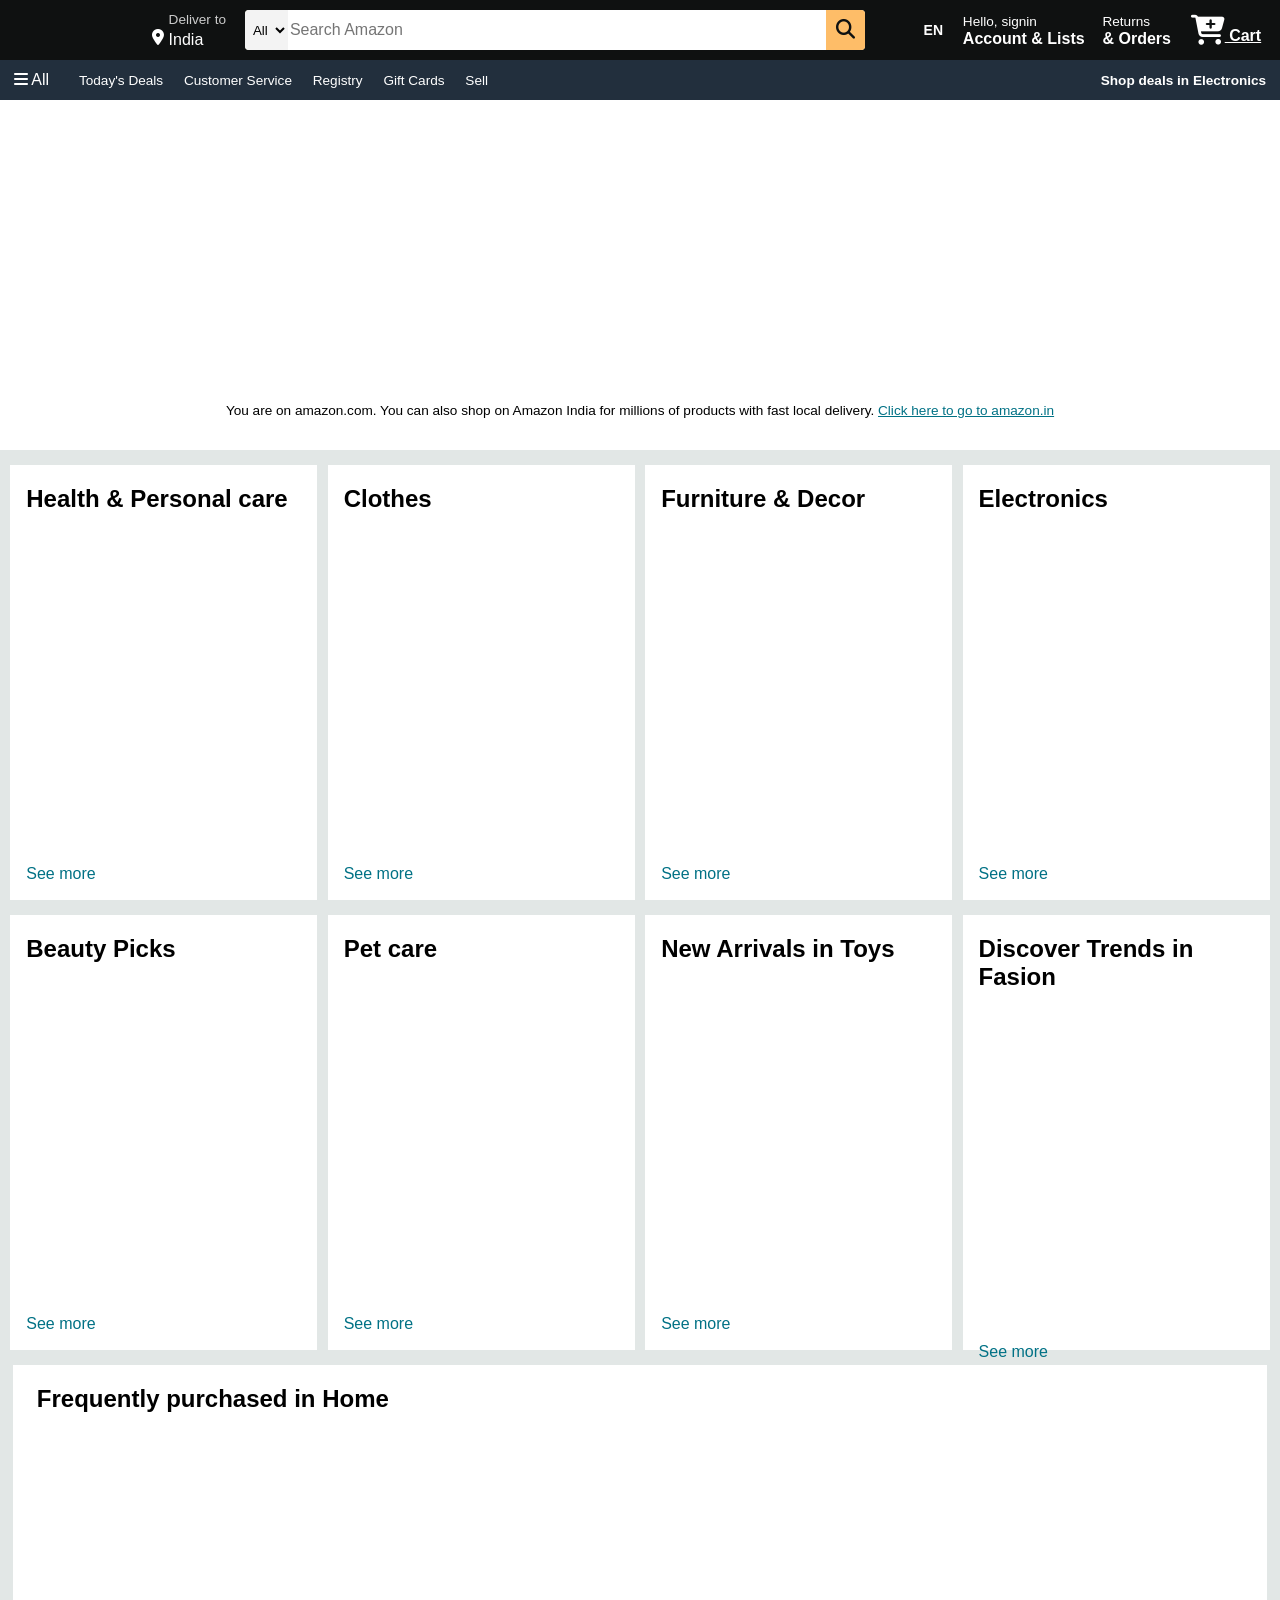
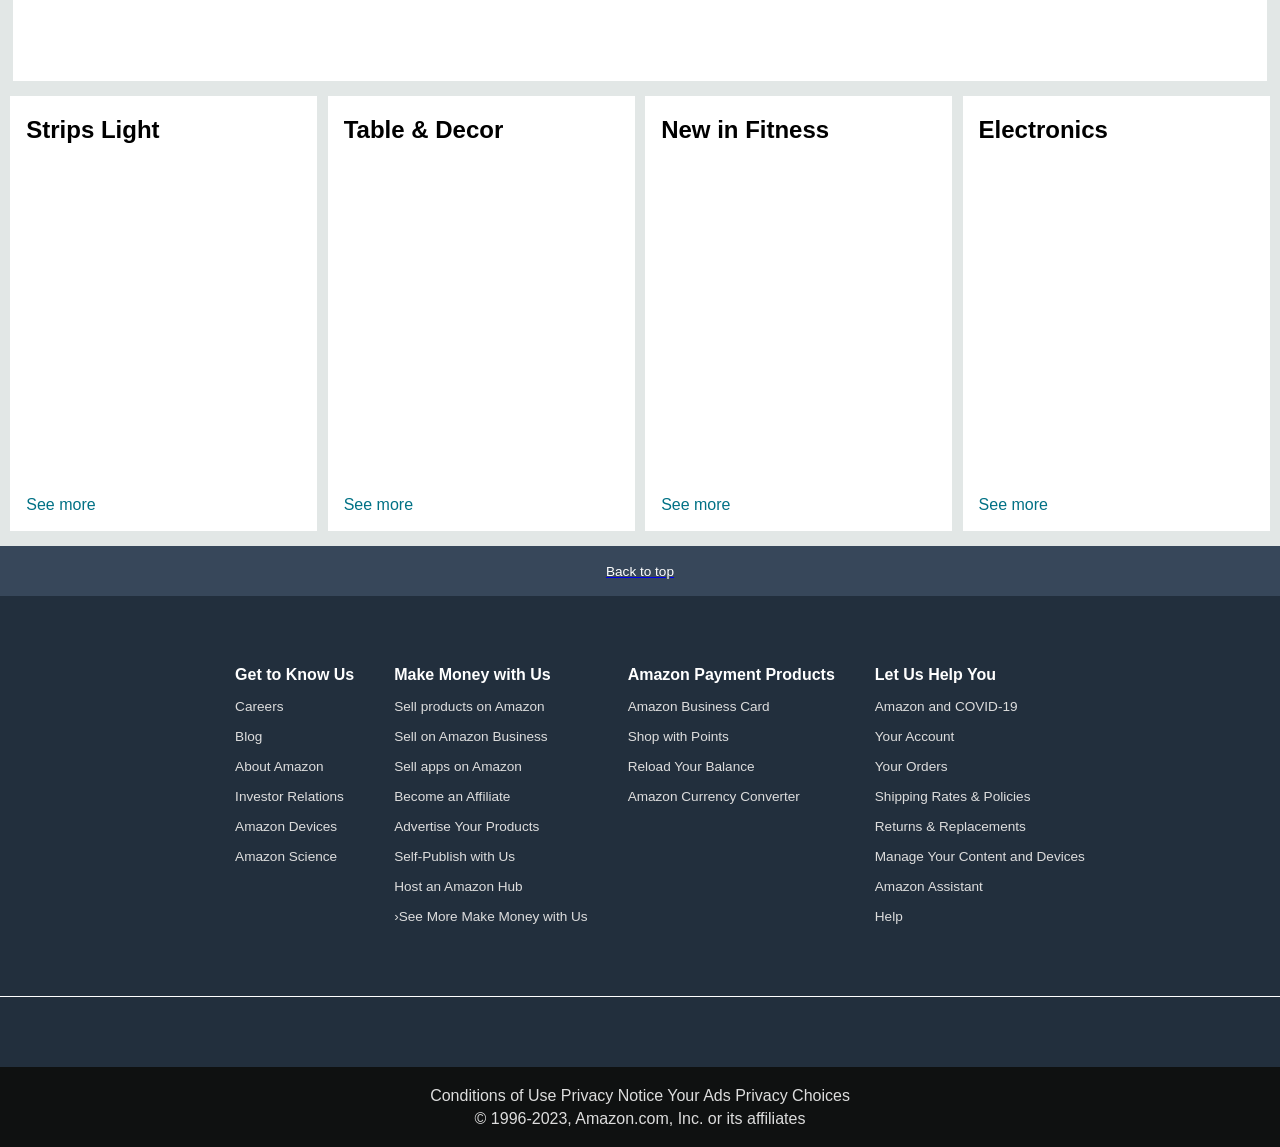
==== index.html @ 7ba40c04 "Update and rename Amazon clone.html to index.html" ====
<!DOCTYPE html>
<html lang="en">
<head>
    <meta charset="UTF-8">
    <meta name="viewport" content="width=device-width, initial-scale=1.0">
    <title>Amazon</title>
    <link rel="stylesheet" href="https://cdnjs.cloudflare.com/ajax/libs/font-awesome/6.4.0/css/all.min.css" integrity="sha512-iecdLmaskl7CVkqkXNQ/ZH/XLlvWZOJyj7Yy7tcenmpD1ypASozpmT/E0iPtmFIB46ZmdtAc9eNBvH0H/ZpiBw==" crossorigin="anonymous" referrerpolicy="no-referrer" />
    <link rel="stylesheet" href="Style.css">
</head>
<body>
    <header>
        <div class="navbar">
            <div class="nav-logo border">
                <a href="Amazon clone.html"><div class="logo"></div></a>
            </div>
            <div class="nav-address border">
                <p class="add-1">Deliver to</p>
                <div class="add-logo">
                    <i class="fa-solid fa-location-dot"></i>
                    <p class="add-2">India</p>
                </div>
            </div>
            <div class="nav-search">
                <select class="search-select">
                    <option>All</option>
                </select>
                <input placeholder="Search Amazon" class="search-input">
                <div class="search-icon">
                    <i class="fa-solid fa-magnifying-glass"></i>
                </div>
            </div>
            <div class="nav-lang border">
                <div class="lang-icon"></div>
                EN
            </div>
            <div class="nav-signin border">
                <p><span>Hello, signin</span></p>
                <p class="nav-second">Account & Lists</p>
            </div>
            <div class="nav-orders border">
                <p><span>Returns</span></p>
                <p class="nav-second">& Orders</p>
            </div>
             <a href="amazon cart.html" style="color:white"><div class="nav-cart border">
                <i class="fa-solid fa-cart-plus"></i>
                Cart
            </div></a>
        </div>
        </div>
        <div class="panel">
            <div class="panel-all border">
                <i class="fa-solid fa-bars"></i>
                All
            </div>
            <div class="panel-ops">
                <p class="border">Today's Deals</p>
                <p class="border"> Customer Service</p>
                <p class="border"> Registry</p>
                <p class="border"> Gift Cards</p>
                <p class="border">Sell</p>
            </div>
            <div class="panel-deals border">
                Shop deals in Electronics
            </div>
        </div>
    </header>
    <div class="hero-section">
        <div class="hero-msg">
            <p>You are on amazon.com. You can also shop on Amazon India for millions of products with fast local delivery. <a href="https://www.amazon.in/"> Click here to go to amazon.in</a></p>
        </div>
    </div>
    <div class="shop-section">
        <div class="box1 boxtop">
        <div class="box-content">
            <h2>Health & Personal care</h2>
            <div class="box-img" style="background-image: url('box2_image.jpg');">
            </div>
            <p>See more</p>
        </div>
        </div>
        <div class="box2 boxtop">
            <div class="box-content">
                <h2>Clothes</h2>
                <div class="box-img" style="background-image: url('box1_image.jpg');">
                </div>
                <p>See more</p>
            </div>
        </div>
        <div class="box3 boxtop">
            <div class="box-content">
                <h2>Furniture & Decor</h2>
                <div class="box-img" style="background-image: url('box3_image.jpg');">
                </div>
                <p>See more</p>
            </div>
        </div>
        <div class="box4 boxtop">
            <div class="box-content">
                <h2>Electronics</h2>
                <div class="box-img" style="background-image: url('box4_image.jpg');">
                </div>
                <p>See more</p>
            </div>
        </div>
        <div class="box5 box">
            <div class="box-content">
                <h2>Beauty Picks</h2>
                <div class="box-img" style="background-image: url('box5_image.jpg');">
                </div>
                <p>See more</p>
            </div>
            </div>
            <div class="box6 box">
                <div class="box-content">
                    <h2>Pet care</h2>
                    <div class="box-img" style="background-image: url('box6_image.jpg');">
                    </div>
                    <p>See more</p>
                </div>
            </div>
            <div class="box7 box">
                <div class="box-content">
                    <h2>New Arrivals in Toys</h2>
                    <div class="box-img" style="background-image: url('box7_image.jpg');">
                    </div>
                    <p>See more</p>
                </div>
            </div>
            <div class="box8 box">
                <div class="box-content">
                    <h2>Discover Trends in Fasion</h2>
                    <div class="box-img" style="background-image: url('box8_image.jpg');">
                    </div>
                    <p>See more</p>
                </div>
            </div>
            <div class="box13">
                <h2>Frequently purchased in Home</h2>
                <div class="box13-content">
                    <div class="box13-img" style="background-image: url('box13\(1\).jpg');"></div>
                    <div class="box13-img" style="background-image: url('box13\(2\).jpg');"></div>
                    <div class="box13-img" style="background-image: url('box13\(3\).jpg');"></div>
                    <div class="box13-img" style="background-image: url('box13\(4\).jpg');"></div>
                    <div class="box13-img" style="background-image: url('box13\(5\).jpg');"></div>
                    <div class="box13-img" style="background-image: url('box13\(6\).jpg');"></div>
                </div>
            </div>
            <div class="box9 box">
                <div class="box-content">
                    <h2>Strips Light</h2>
                    <div class="box-img" style="background-image: url('box9_image.jpg');">
                    </div>
                    <p>See more</p>
                </div>
                </div>
                <div class="box10 box">
                    <div class="box-content">
                        <h2>Table & Decor</h2>
                        <div class="box-img" style="background-image: url('box10_image.jpg');">
                        </div>
                        <p>See more</p>
                    </div>
                </div>
                <div class="box11 box">
                    <div class="box-content">
                        <h2>New in Fitness</h2>
                        <div class="box-img" style="background-image: url('box11_image.jpg');">
                        </div>
                        <p>See more</p>
                    </div>
                </div>
                <div class="box12 box">
                    <div class="box-content">
                        <h2>Electronics</h2>
                        <div class="box-img" style="background-image: url('box12_image.jpg');">
                        </div>
                        <p>See more</p>
                    </div>
                </div>
    </div>
    <footer>
        <a href="Amazon clone.html"><div class="foot-panel1">
            Back to top
        </div></a>
        <div class="foot-panel2">
            <ul>
                <p>Get to Know Us</p>
                <a>Careers</a>
                <a>Blog</a>
                <a>About Amazon</a>
                <a>Investor Relations</a>
                <a>Amazon Devices</a>
                <a>Amazon Science</a>
            </ul>
            <ul>
                <p>Make Money with Us</p>
                <a>Sell products on Amazon</a>
                <a>Sell on Amazon Business</a>
                <a>Sell apps on Amazon</a>
                <a>Become an Affiliate</a>
                <a>Advertise Your Products</a>
                <a>Self-Publish with Us</a>
                <a>Host an Amazon Hub</a>
                <a>›See More Make Money with Us</a>
            </ul>
            <ul>
               <p>Amazon Payment Products</p> 
               <a>Amazon Business Card</a>
               <a>Shop with Points</a>
               <a>Reload Your Balance</a>
               <a>Amazon Currency Converter</a>
            </ul>
            <ul>
                <p>Let Us Help You</p>
                <a>Amazon and COVID-19</a>
                <a>Your Account</a>
                <a>Your Orders</a>
                <a>Shipping Rates & Policies</a>
                <a>Returns & Replacements</a>
                <a>Manage Your Content and Devices</a>
                <a>Amazon Assistant</a>
                <a>Help</a>
            </ul>
        </div>
        <div class="foot-panel3">
            <div class="logo"></div>
        </div>
        <div class="foot-panel4">
            <div class="pages">
                <a>Conditions of Use </a>
                <a>Privacy Notice</a>
                <a> Your Ads Privacy Choices</a>
            </div>
            <div class="copyright">
                © 1996-2023, Amazon.com, Inc. or its affiliates
            </div>
        </div>
    </footer>
</body>
</html>
---- Style.css ----
* {
    margin:0;
    font-family: arial;
    border:border-box;
}
.navbar{
    height:60px;
    background-color: #0f1111;
    color:white;
    display: flex;
    align-items: center;
    justify-content: space-evenly;

}
.nav-logo{
    height: 50px;
    width:113px;
    padding:2px;

}
.logo{
    background-image: url(amazon_logo.png);
    height:50px;
    width:100%;
    background-size: cover;
}
.border{
    border : 1px solid transparent;
}
.border:hover {
    border:1px solid white;
}


/** box 2**/


.add-1{
   font-size: 0.85rem;
   color:#cccccc;
   margin-left: 15px;
   padding:2px;
}
.add-2{
   font-size: 1rem;
   margin-left: 3px;
     padding:2px;
}
.add-logo{
    display: flex;
}

/** box 3 **/

.nav-search{
    display:flex;
    background-color: beige;
    justify-content: space-evenly;
    width:620px;
    height:40px;
    border-radius: 4px;
}
.nav-search:hover{
    border:2px solid orange;
}
.search-select{
    background-color: #f3f3f3;
    width:50px;
    text-align: center;
    border-top-left-radius: 4px;
    border-bottom-left-radius: 4px;
    border:none;
}
.search-input{
    width:100%;
    font-size: 1rem;
    border:none;
}
.search-icon{
    width:45px;
    display:flex;
    justify-content: center;
    align-items: center;
    font-size:1.2rem;
    background-color: #febd68;
    border-top-right-radius: 4px;
    border-bottom-right-radius: 4px;
    color:#0f1111;
}
/** language box **/

.nav-lang{
    display:flex;
    font-size: 14px;
    font-weight: 700;
    align-items: center;
    padding:2px;
}
.lang-icon{
    background-image: url("flag.png");
    background-size: cover;
    margin-right: 5px;
    margin-bottom: 1rem;
    height:25px;
    width:35px;
}
/** box 4 & box 5**/

span{
    font-size: 0.85rem;
}
.nav-second{
    font-size:1rem;
    font-weight:700;
}

/** box 6 **/

.nav-cart i{
    font-size: 30px;

}
.nav-cart{
    font-size:1rem;
    font-weight:700;
    padding:2px;
}

/** panel **/

.panel{
    height:40px;
    background-color: #222f3d;
    display:flex;
    color:white;
    align-items: center;
    justify-content: space-evenly;
}
.panel-ops p{
    display:inline;
    margin-left:15px;
}
.panel-ops{
    font-family: inherit;
    font-size: 0.85rem;
    width:80%;
}
.panel-deals{
    font-size: 0.85rem;
    font-weight: 700;;
}

/** hero section **/

.hero-section{
    background-image: url(hero_image.jpg);
    background-size: cover;
    height:350px;
    display:flex;
    align-items:end;
    justify-content: center;
}
.hero-msg{
    background-color: white;
    color:black;
    height:40px;
    display:flex;
    align-items: center;
    justify-content:center;
    font-size:0.85rem;
    width:1150px;
    margin-bottom: 20px;
}
.hero-msg a{
    color:#007185;
}

/** shop-section **/

.shop-section{
    display:flex;
    flex-wrap: wrap;
    justify-content: space-evenly;
    background-color: #e2e7e6;
}
.box{
    height: 400px;
    width:24%;
    background-color: white;
    padding: 20px 0px 15px;
    margin-bottom:15px;
}
.boxtop{
    height: 400px;
    width:24%;
    background-color: white;
    padding: 20px 0px 15px;
    margin-bottom:15px;
    margin-top:15px;
}
.box-img{
    height:320px;
    background-size: cover;
    margin-bottom: 1rem;
    margin-top: 1rem;
}
.box13{
    height: 281px;
    width: 98%;
    background-color: white;
    padding: 20px 0px 15px;
    margin-bottom:15px;
}
.box13 h2{
    margin-left: 1.5rem;
}
.box13-content{
    display: flex;
    justify-content: space-evenly;
}
.box13-img{
    height:200px;
    width:200px;
    background-size: cover;
    margin-bottom: 1rem;
    margin-top: 1rem;
}
.box-content{
    margin-left: 1rem;
    margin-right: 1rem;
}
.box-content p{
    color:#007185;
}

/** footer **/

.foot-panel1{
    background-color: #37475a;
    color:white;
    height:50px;
    display:flex;
    justify-content: center;
    align-items:center;
    font-size: 0.85rem;
}
.foot-panel2{
    background-color: #222f3d;
    color:white;
    height:400px;
    display:flex;
    justify-content: center;
}
ul{
    margin-top: 70px;
}
ul p{
    font-weight: 700;
}
ul a{
    display: block;
    margin-top: 15px;
    font-size: 0.85rem;
    color:#dddddd;
}
.foot-panel3{
    background-color: #222f3d;
    height:70px;
    border-top: 0.3px solid white;
    display:flex;
    justify-content: center;
    align-items: center;
}
.logo{
    background-image: url(amazon_logo.png);
    height:50px;
    width:100px;
    background-size: cover;
}

.foot-panel4 {
    background-color: #0f1111;
    color:#dddddd;
    height:80px;
}
.pages{
    text-align: center;
    padding-top: 20px;
}
.copyright{
    text-align: center;
    margin-top: 5px;
}
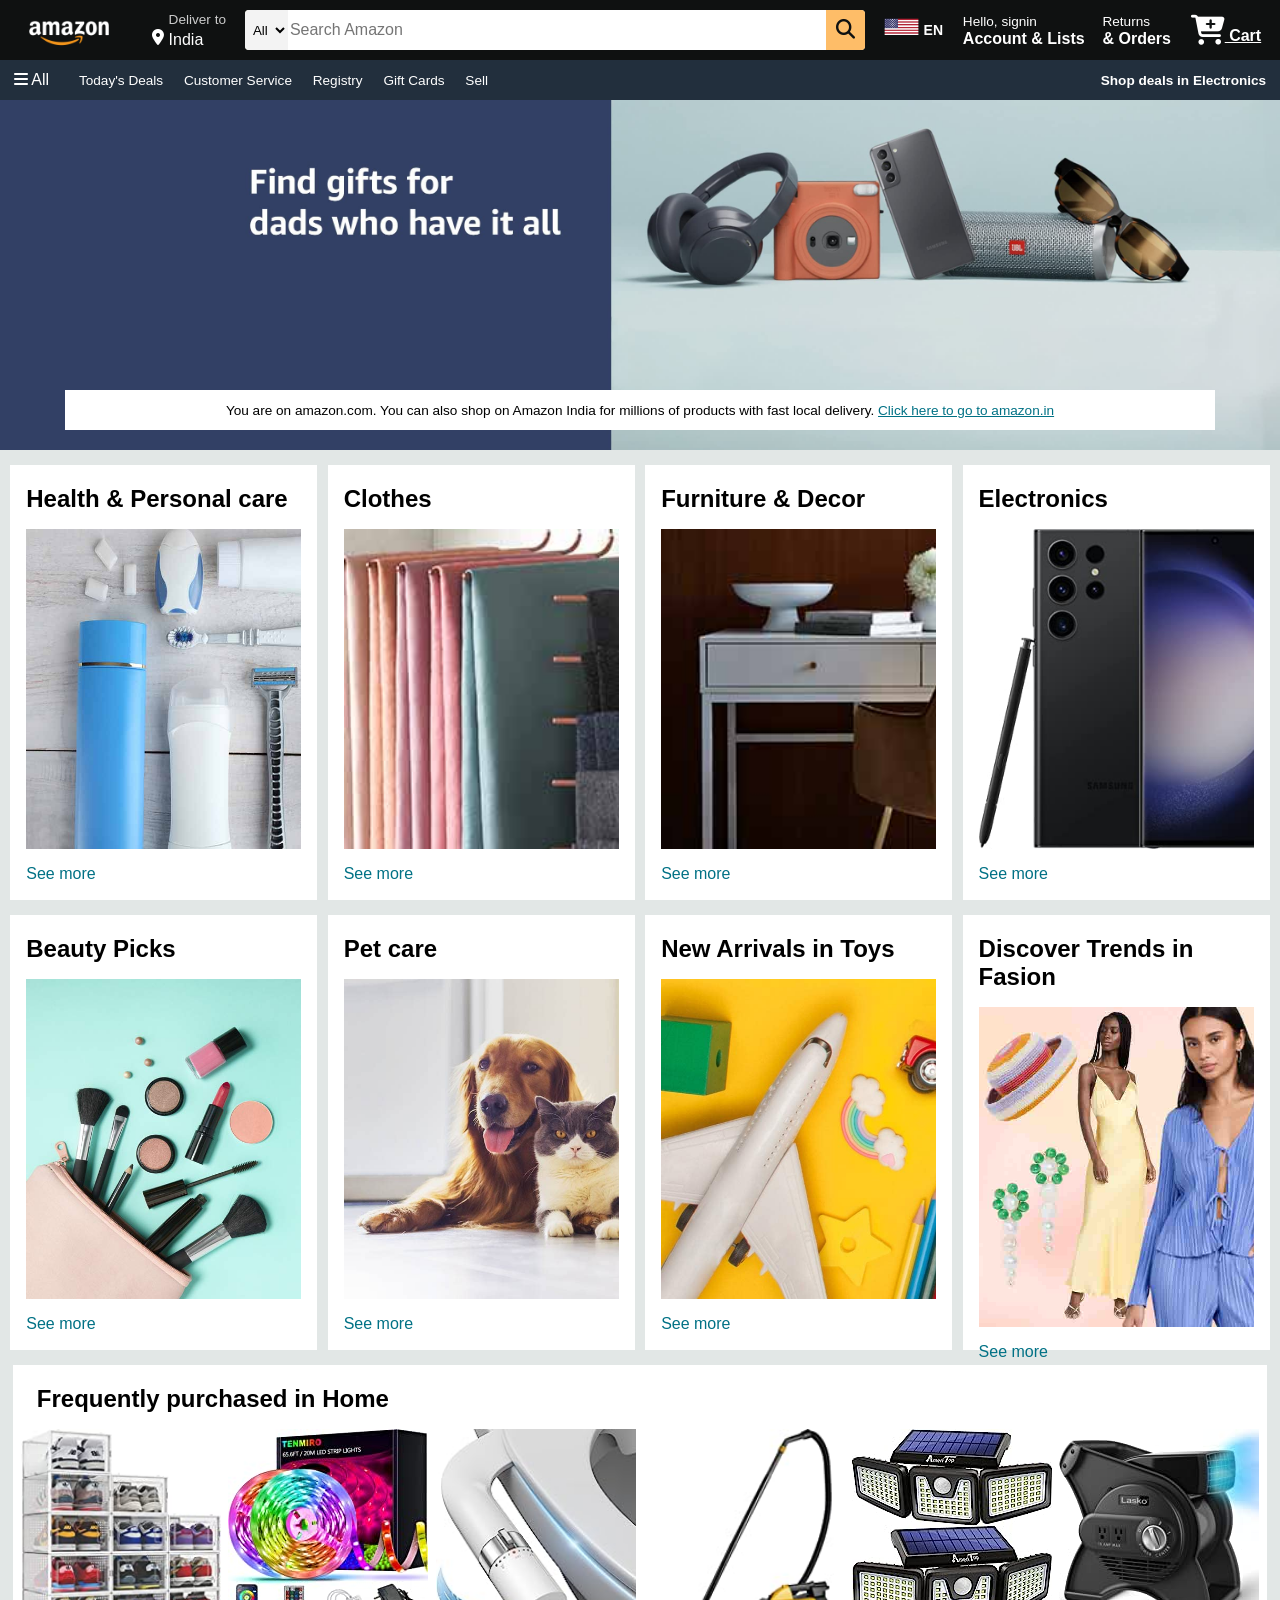
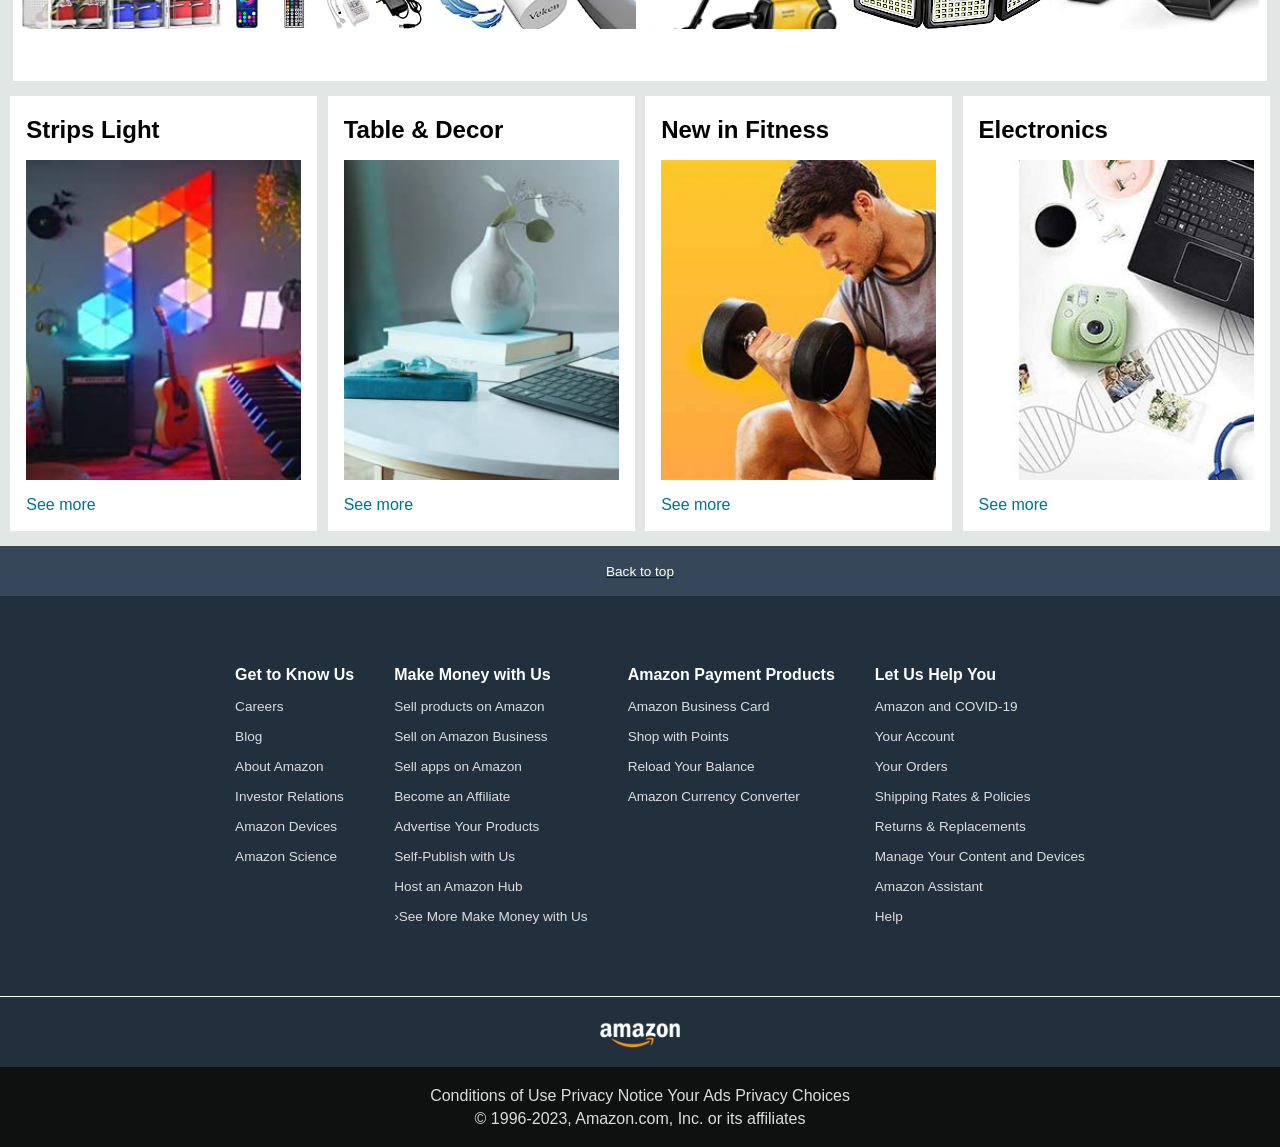
==== commit b386c540: "Update index.html" ====
--- a/index.html
+++ b/index.html
@@ -179,7 +179,7 @@
                 </div>
     </div>
     <footer>
-        <a href="Amazon clone.html"><div class="foot-panel1">
+        <a href="index.html"><div class="foot-panel1">
             Back to top
         </div></a>
         <div class="foot-panel2">
